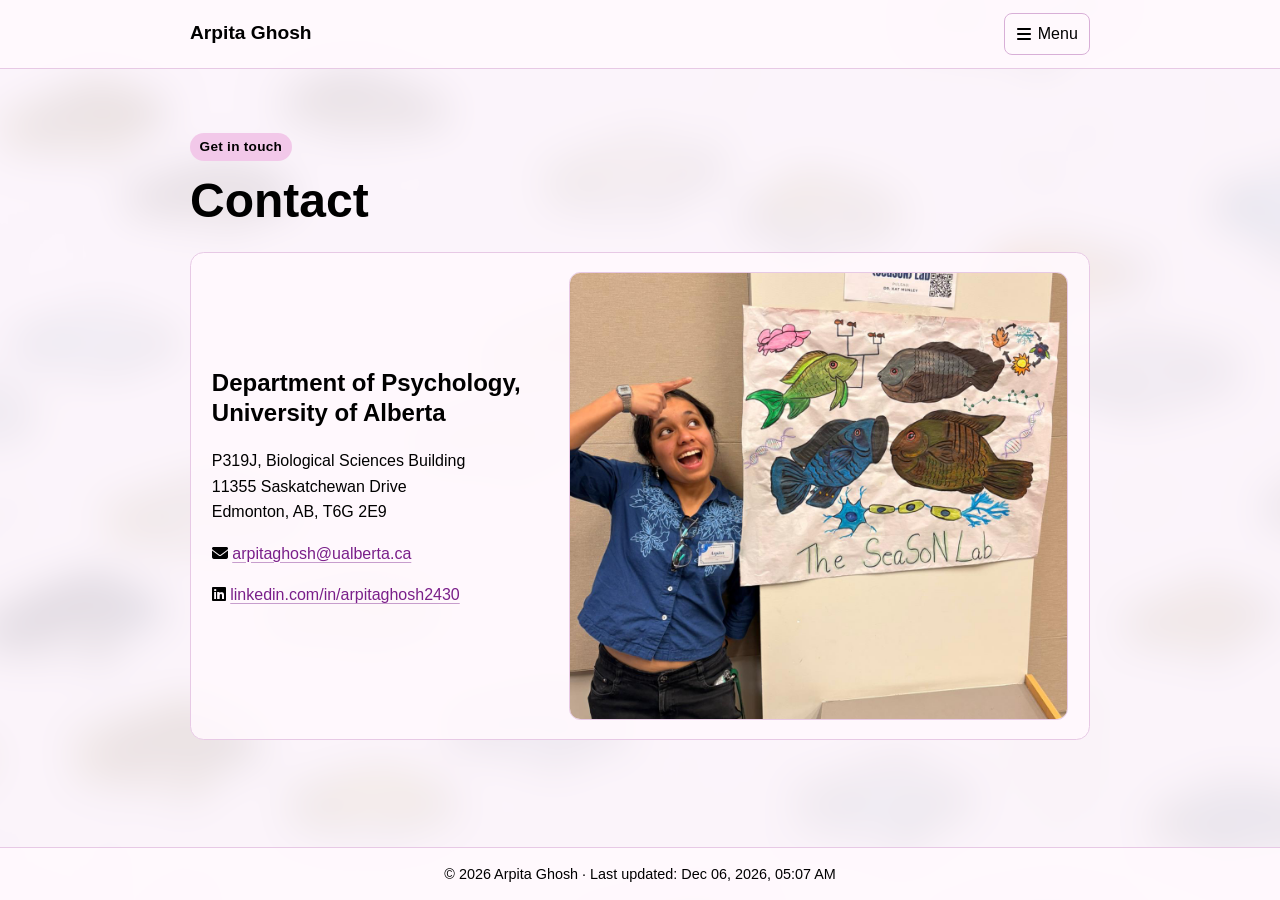
==== pages/contact.html @ 7b621996 "Populate academic website with Arpita Ghosh content" ====
<!DOCTYPE html>
<html lang="en"><head><meta charset="UTF-8"><meta name="viewport" content="width=device-width, initial-scale=1.0"><title>Contact</title><meta name="description" content="Contact Arpita Ghosh at the University of Alberta."><link rel="stylesheet" href="https://cdnjs.cloudflare.com/ajax/libs/font-awesome/6.7.2/css/all.min.css"><link rel="stylesheet" href="../site/styles.css"></head>
<body><nav class="topbar" data-site-nav></nav><header class="hero page-hero"><div class="container"><p class="tag">Get in touch</p><h1>Contact</h1></div></header><main class="container content-main"><section><div class="contact-layout"><div><h2>Department of Psychology, University of Alberta</h2><address>P319J, Biological Sciences Building<br>11355 Saskatchewan Drive<br>Edmonton, AB, T6G 2E9</address><p><i class="fa-solid fa-envelope" aria-hidden="true"></i> <a href="mailto:arpitaghosh@ualberta.ca">arpitaghosh@ualberta.ca</a></p><p><i class="fa-brands fa-linkedin" aria-hidden="true"></i> <a href="https://www.linkedin.com/in/arpitaghosh2430">linkedin.com/in/arpitaghosh2430</a></p></div><img src="../assets/images/source/contact-1.png" alt="University of Alberta location"></div></section></main><footer class="site-footer" data-site-footer></footer><script src="../site/script.js"></script></body></html>
---- site/styles.css ----
:root {
  --bg: #fbf2fb;
  --panel: rgba(255, 249, 253, 0.88);
  --text: #000000;
  --muted: #000000;
  --strong: #000000;
  --accent: #8b1e78;
  --accent-2: #5a2477;
  --link: #7a1f8a;
  --link-visited: #6b2f8f;
  --link-hover: #ad2a8e;
  --border: #e7c9e5;
  --topbar-bg: rgba(255, 249, 253, 0.92);
  --control-bg: rgba(255, 249, 253, 0.88);
  --control-border: #d8afd7;
  --control-border-hover: #b66aac;
  --menu-hover: #f4d9f0;
  --menu-shadow: rgba(77, 31, 88, 0.18);
  --code-bg: #f6dff1;
  --code-text: #000000;
  --tag-bg: #f2c8e9;
  --tag-text: #000000;
  --news-badge-bg: #ead0ee;
  --news-badge-text: #000000;
  --button-text: #fff7fc;
  --focus-ring: rgba(139, 30, 120, 0.18);
  --background-image-opacity: 0.28;
  --site-background-image: none;
}

* {
  box-sizing: border-box;
}

body {
  margin: 0;
  min-height: 100vh;
  display: flex;
  flex-direction: column;
  position: relative;
  isolation: isolate;
  overflow-x: hidden;
  font-family: "Segoe UI", Tahoma, Geneva, Verdana, sans-serif;
  background: var(--bg);
  color: var(--text);
  line-height: 1.6;
}

body::before {
  content: "";
  position: fixed;
  inset: -12vmax;
  z-index: -1;
  pointer-events: none;
  background-image: var(--site-background-image);
  background-position: center;
  background-size: cover;
  filter: blur(18px) saturate(1.08);
  opacity: var(--background-image-opacity);
  transform: translate3d(-2%, -2%, 0) scale(1.12);
  will-change: transform;
  animation: backgroundDrift 22s ease-in-out infinite alternate;
}

a {
  color: var(--link);
  text-decoration-color: color-mix(in srgb, var(--link) 42%, transparent);
  text-underline-offset: 0.16em;
}

a:visited {
  color: var(--link-visited);
}

a:hover {
  color: var(--link-hover);
  text-decoration-color: currentColor;
}

@keyframes backgroundDrift {
  0% {
    transform: translate3d(-3%, -2%, 0) scale(1.12);
  }
  35% {
    transform: translate3d(3%, -4%, 0) scale(1.16);
  }
  70% {
    transform: translate3d(-1%, 4%, 0) scale(1.14);
  }
  100% {
    transform: translate3d(4%, 2%, 0) scale(1.16);
  }
}

@media (prefers-reduced-motion: reduce) {
  body::before {
    animation: none;
  }
}

.container {
  width: min(900px, 92%);
  margin: 0 auto;
}

.topbar {
  position: relative;
  z-index: 40;
  overflow: visible;
  background: var(--topbar-bg);
  border-bottom: 1px solid var(--border);
}

.topbar-inner {
  display: flex;
  align-items: center;
  justify-content: space-between;
  gap: 1rem;
  padding: 0.8rem 0;
  overflow: visible;
}

.site-name {
  font-size: 1.2rem;
  font-weight: 800;
  color: var(--text);
  text-decoration: none;
}

.site-name:visited {
  color: var(--text);
}

.topbar-actions {
  display: flex;
  align-items: center;
  gap: 0.6rem;
  overflow: visible;
}

.menu-dropdown {
  position: relative;
  z-index: 45;
  overflow: visible;
}

.menu-button {
  display: inline-flex;
  align-items: center;
  color: var(--text);
  font: inherit;
  cursor: pointer;
}

.menu-button {
  gap: 0.45rem;
  background: var(--control-bg);
  border: 1px solid var(--control-border);
  border-radius: 0.5rem;
  padding: 0.45rem 0.7rem;
}

.menu-button:hover {
  border-color: var(--control-border-hover);
}

.menu-button[aria-expanded="true"] {
  border-color: var(--accent);
  box-shadow: 0 0 0 2px var(--focus-ring);
}

.menu-list {
  list-style: none;
  position: absolute;
  right: 0;
  top: calc(100% + 0.5rem);
  z-index: 60;
  min-width: 11rem;
  margin: 0;
  padding: 0.35rem;
  background: var(--panel);
  border: 1px solid var(--border);
  border-radius: 0.6rem;
  box-shadow: 0 12px 28px var(--menu-shadow);
  pointer-events: auto;
}

.menu-list * {
  pointer-events: auto;
}

.menu-list[hidden] {
  display: none;
}

.menu-list a {
  display: block;
  padding: 0.45rem 0.55rem;
  color: var(--link);
  text-decoration: none;
  border-radius: 0.45rem;
}

.menu-list a:hover {
  color: var(--link-hover);
  background: var(--menu-hover);
}

.hero {
  padding: 4rem 0 3rem;
}

.hero-layout {
  display: grid;
  grid-template-columns: 1fr auto;
  align-items: center;
  gap: 2rem;
}

.hero-copy {
  min-width: 0;
}

.tag {
  display: inline-block;
  margin: 0 0 0.75rem;
  background: var(--tag-bg);
  color: var(--tag-text);
  font-weight: 600;
  font-size: 0.85rem;
  letter-spacing: 0.02em;
  padding: 0.2rem 0.6rem;
  border-radius: 999px;
}

h1 {
  margin: 0;
  font-size: clamp(2rem, 5vw, 3rem);
  line-height: 1.15;
}

.subtitle {
  margin-top: 1rem;
  color: var(--muted);
  max-width: 65ch;
}

.about-contact {
  margin-top: 0.9rem;
}

.about-contact-title {
  margin: 0 0 0.25rem;
  font-weight: 600;
}

.about-contact p {
  margin: 0;
  color: var(--muted);
}

.news-section {
  margin-top: 1.4rem;
}

.news-section h2 {
  margin: 0 0 0.75rem;
  font-size: 1.15rem;
}

.news-scroll {
  max-height: 14.5rem;
  overflow-y: auto;
  padding-right: 0.35rem;
  scrollbar-width: thin;
  scrollbar-color: var(--control-border) transparent;
}

.news-scroll::-webkit-scrollbar {
  width: 7px;
}

.news-scroll::-webkit-scrollbar-thumb {
  background: var(--control-border);
  border-radius: 999px;
}

.news-scroll::-webkit-scrollbar-track {
  background: transparent;
}

.news-item + .news-item {
  margin-top: 0.95rem;
}

.news-date {
  display: inline-block;
  padding: 0.05rem 0.35rem;
  border-radius: 0.2rem;
  background: var(--news-badge-bg);
  color: var(--news-badge-text);
  font-weight: 600;
}

.news-item p {
  margin: 0;
  line-height: 1.45;
  display: grid;
  grid-template-columns: auto 1fr;
  column-gap: 0.35rem;
  align-items: start;
}

.news-text {
  display: block;
  min-width: 0;
}

.news-item p:not(.news-date) {
  color: var(--muted);
}

.news-more {
  margin: 0.75rem 0 0;
}

.news-main {
  padding-top: 1.6rem;
  padding-bottom: 4rem;
}

.news-page .news-section {
  margin-top: 0;
  background: transparent;
  border: 0;
  border-radius: 0;
  padding: 0;
}

.news-page-heading {
  display: flex;
  align-items: baseline;
  justify-content: space-between;
  gap: 0.8rem;
  margin-bottom: 0.85rem;
}

.news-page-heading h1 {
  margin: 0;
  color: var(--strong);
}

.news-count {
  margin: 0;
  color: var(--muted);
  font-size: 0.95rem;
}

.news-page .news-scroll {
  max-height: none;
  overflow: visible;
  padding-right: 0;
  padding-left: 1rem;
  position: relative;
}

.news-page .news-scroll::before {
  content: "";
  position: absolute;
  left: 0.28rem;
  top: 0.15rem;
  bottom: 0.15rem;
  width: 1px;
  background: var(--control-border-hover);
}

.news-page .news-item {
  position: relative;
}

.news-page .news-item::before {
  content: "";
  position: absolute;
  left: -0.84rem;
  top: 0.55rem;
  width: 0.5rem;
  height: 0.5rem;
  border-radius: 999px;
  background: var(--accent);
  box-shadow: 0 0 0 2px var(--bg);
}

.news-page .news-item-image,
.news-page .news-item-gif {
  display: block;
  width: min(100%, 30rem);
  height: auto;
  margin-top: 0.55rem;
  border-radius: 0.5rem;
  border: 1px solid var(--border);
}

.news-empty {
  color: var(--muted);
}

.social-links {
  display: flex;
  align-items: center;
  justify-content: center;
  gap: 1rem;
  flex-wrap: wrap;
  margin-top: 1.2rem;
}

.social-link {
  display: inline-flex;
  align-items: center;
  justify-content: center;
  font-size: 1.5rem;
  color: var(--text);
  text-decoration: none;
}

.social-link:visited {
  color: var(--text);
}

.social-link:hover {
  color: var(--text);
}

.social-link-logo {
  line-height: 0;
}

.institution-logo {
  display: block;
  width: 1.75rem;
  height: 1.75rem;
  object-fit: contain;
}

.profile-pic {
  display: block;
  width: clamp(165px, 24vw, 240px);
  aspect-ratio: 1 / 1;
  object-fit: cover;
  border-radius: 50%;
  border: 3px solid var(--panel);
  box-shadow: 0 10px 24px var(--menu-shadow);
  margin: 0;
}

.button {
  display: inline-block;
  margin-top: 1.25rem;
  padding: 0.6rem 1rem;
  border-radius: 0.5rem;
  text-decoration: none;
  background: var(--accent);
  color: var(--button-text);
  font-weight: 600;
}

.button:visited,
.button:active,
.button:focus,
.button:focus-visible {
  color: var(--button-text);
}

.button:hover {
  background: var(--accent-2);
  color: var(--button-text);
}

main {
  padding-bottom: 4rem;
}

section {
  background: var(--panel);
  border: 1px solid var(--border);
  border-radius: 0.85rem;
  padding: 1.2rem 1.3rem;
  margin-bottom: 1rem;
}

.cv-main {
  padding-top: 1.6rem;
  padding-bottom: 4rem;
}

.cv-section {
  background: transparent;
  border: 0;
  border-radius: 0;
  margin: 0;
  padding: 0.15rem 0;
}

.cv-section + .cv-section {
  margin-top: 1.45rem;
  padding-top: 1.35rem;
  border-top: 1px solid var(--border);
}

.cv-section h2 {
  margin: 0 0 0.95rem;
  font-size: clamp(2rem, 5vw, 3rem);
  line-height: 1.15;
  color: var(--strong);
}

.cv-section p {
  margin: 0;
}

.cv-section p + p {
  margin-top: 0.3rem;
}

.cv-li-entry {
  display: grid;
  grid-template-columns: 2.9rem 1fr;
  gap: 0.8rem;
  align-items: start;
  margin-top: 0;
}

.cv-li-entry-no-logo {
  grid-template-columns: 2.9rem 1fr;
}

.cv-li-entry-no-logo::before {
  content: "";
  display: block;
  width: 2.9rem;
  height: 2.9rem;
  border-radius: 0.5rem;
  background: color-mix(in srgb, var(--panel) 75%, transparent);
  border: 1px dashed var(--control-border);
}

.cv-li-entry + .cv-li-entry {
  margin-top: 1rem;
}

.cv-li-logo {
  display: block;
  width: 2.9rem;
  height: 2.9rem;
  object-fit: contain;
  border-radius: 0.5rem;
  background: color-mix(in srgb, var(--panel) 75%, transparent);
  border: 1px solid var(--border);
  padding: 0.25rem;
}

.cv-li-content p {
  margin: 0;
}

.cv-li-title {
  font-weight: 700;
  color: var(--strong);
  line-height: 1.3;
}

.cv-li-org {
  color: var(--text);
}

.cv-award-body {
  font-style: italic;
}

.cv-li-meta {
  color: var(--muted);
  font-size: 0.92rem;
  --cv-date-height: 1.35em;
  display: flex;
  align-items: center;
  gap: 0.35rem;
  flex-wrap: wrap;
}

.cv-date-badge {
  display: inline-flex;
  align-items: center;
  min-height: var(--cv-date-height);
  padding: 0 0.48rem;
  border-radius: 0.2rem;
  background: var(--news-badge-bg);
  color: var(--news-badge-text);
  font-weight: 600;
  line-height: 1.15;
}

.cv-flag {
  display: inline-block;
  width: auto;
  height: var(--cv-date-height);
  margin-left: 0;
  vertical-align: middle;
  transform: none;
  border-radius: 0.12rem;
}

.cv-li-bullets {
  margin: 0.04rem 0 0;
  padding-left: 1.1rem;
}

.cv-li-bullets li {
  color: var(--muted);
}

.cv-li-bullets li + li {
  margin-top: 0.02rem;
}

.cv-list {
  margin: 0;
  padding-left: 1.2rem;
}

.cv-list li + li {
  margin-top: 0.35rem;
}

.project-list {
  display: grid;
  gap: 1rem;
}

.project-item-link {
  text-decoration: none;
  color: inherit;
}

.project-item {
  display: grid;
  grid-template-columns: 220px 1fr;
  gap: 1rem;
  align-items: start;
  padding: 0.9rem;
  border: 1px solid var(--border);
  border-radius: 0.85rem;
  background: var(--panel);
  transition: background-color 140ms ease, border-color 140ms ease;
}

.project-item-link:hover .project-item {
  background: var(--menu-hover);
  border-color: var(--control-border-hover);
}

.project-item img {
  width: 100%;
  height: auto;
  border-radius: 0.6rem;
  border: 1px solid var(--border);
}

.project-item h2 {
  margin: 0 0 0.35rem;
}

.project-item p {
  margin: 0 0 0.5rem;
  color: var(--muted);
}

.project-detail-image {
  width: 100%;
  height: auto;
  border-radius: 0.7rem;
  border: 1px solid var(--border);
}

.project-banner-image {
  height: clamp(120px, 19vw, 185px);
  object-fit: cover;
  object-position: center;
}

.project-gallery {
  display: grid;
  gap: 0.85rem;
  grid-template-columns: repeat(auto-fit, minmax(220px, 1fr));
  margin-top: 0.8rem;
}

.project-gallery img {
  width: 100%;
  height: auto;
  border-radius: 0.65rem;
  border: 1px solid var(--border);
}

.project-note {
  color: var(--muted);
  font-style: italic;
}

.page-hero { padding-bottom: 1.5rem; }
.page-hero h1 { max-width: 24ch; }
.content-main { padding-bottom: 4rem; }
.content-main h2, .content-main h3, .content-main p { margin-top: 0; }
.content-main h2 { line-height: 1.25; }
.timeline article { position: relative; padding-left: 1.25rem; }
.timeline article::before { content: ""; position: absolute; left: 0; top: 0.55rem; width: 0.5rem; height: 0.5rem; border-radius: 50%; background: var(--accent); }
.timeline article + article { margin-top: 1.3rem; padding-top: 1.3rem; border-top: 1px solid var(--border); }
.timeline h3, .media-card h3 { margin-bottom: 0.2rem; }
.item-date { display: inline-block; margin-bottom: 0.35rem; padding: 0.05rem 0.4rem; border-radius: 0.25rem; background: var(--news-badge-bg); font-size: 0.88rem; font-weight: 700; }
.image-grid, .card-grid { display: grid; grid-template-columns: repeat(2, minmax(0, 1fr)); gap: 1rem; margin-top: 1rem; }
.image-grid { position: relative; }
.image-grid img, .media-card img { width: 100%; border-radius: 0.65rem; border: 1px solid var(--border); }
.image-grid img { height: 18rem; object-fit: cover; cursor: zoom-in; transition: transform 180ms ease, box-shadow 180ms ease; }
.image-grid img:hover { position: relative; z-index: 5; object-fit: contain; background: var(--panel); box-shadow: 0 16px 36px var(--menu-shadow); transform: scale(1.35); }
.feature-card, .contact-layout { display: grid; grid-template-columns: minmax(220px, 0.8fr) minmax(0, 1.2fr); gap: 1.5rem; align-items: center; }
.feature-card > img, .contact-layout > img { width: 100%; max-height: 28rem; object-fit: cover; border-radius: 0.7rem; border: 1px solid var(--border); }
.media-card { padding: 0.85rem; border: 1px solid var(--border); border-radius: 0.75rem; background: color-mix(in srgb, var(--panel) 88%, transparent); }
.media-card img { aspect-ratio: 1 / 1; object-fit: cover; margin-bottom: 0.75rem; }
.milestone-grid, .people-grid { display: grid; gap: 1.1rem; }
.milestone-grid article, .person-card { display: grid; grid-template-columns: 14rem minmax(0, 1fr); gap: 1.2rem; align-items: center; }
.milestone-grid article + article, .person-card + .person-card { padding-top: 1.1rem; border-top: 1px solid var(--border); }
.milestone-grid img, .person-card img { width: 100%; height: 9rem; object-fit: cover; border-radius: 0.65rem; border: 1px solid var(--border); }
.person-card img { height: 11rem; }
.contact-layout address { margin-bottom: 1rem; font-style: normal; }

.publications-page .pub-main {
  padding-top: 2.4rem;
  padding-bottom: 4rem;
}

.pub-section {
  background: transparent;
  border: 0;
  border-radius: 0;
  margin: 0;
  padding: 0;
}

.pub-heading h1 {
  margin: 0;
  font-size: clamp(2.2rem, 5vw, 3.2rem);
  line-height: 1.15;
  color: var(--strong);
}

.pub-heading hr {
  margin: 0.8rem 0 1.2rem;
  border: 0;
  border-top: 1px solid var(--border);
}

.pub-key-carousel {
  display: flex;
  align-items: center;
  gap: 0.6rem;
  margin-bottom: 1.2rem;
}

.pub-arrow {
  width: 2.1rem;
  height: 2.1rem;
  border: 0;
  border-radius: 999px;
  background: transparent;
  color: var(--link);
  cursor: pointer;
}

.pub-arrow:hover {
  color: var(--link-hover);
}

.pub-key-track-wrap {
  flex: 1;
  overflow-x: auto;
  scrollbar-width: none;
}

.pub-key-track-wrap::-webkit-scrollbar {
  display: none;
}

.pub-key-track {
  display: flex;
  gap: 0.95rem;
  padding: 0.1rem;
}

.pub-key-item {
  flex: 0 0 clamp(170px, 21vw, 240px);
  border-radius: 0.55rem;
  overflow: hidden;
  border: 1px solid var(--border);
  text-decoration: none;
  transition: transform 150ms ease, border-color 150ms ease;
}

.pub-key-item:hover {
  transform: translateY(-2px);
  border-color: var(--control-border-hover);
}

.pub-key-item img {
  display: block;
  width: 100%;
  height: auto;
  aspect-ratio: 3 / 4;
  object-fit: cover;
}

.pub-tags {
  display: flex;
  gap: 0.3rem;
  flex-wrap: wrap;
  border-top: 1px solid var(--border);
  border-bottom: 1px solid var(--border);
  padding: 0.4rem 0;
  margin-bottom: 1rem;
}

.pub-tag-btn {
  border: 0;
  background: transparent;
  color: var(--muted);
  font: inherit;
  padding: 0.32rem 0.55rem;
  border-radius: 0.3rem;
  cursor: pointer;
}

.pub-tag-btn:hover {
  background: var(--menu-hover);
  color: var(--text);
}

.pub-tag-btn.is-active {
  color: var(--strong);
  font-weight: 600;
  background: var(--menu-hover);
}

.pub-filter-row {
  display: flex;
  justify-content: space-between;
  align-items: center;
  gap: 0.75rem;
  margin-bottom: 1rem;
}

.pub-search {
  display: flex;
  align-items: center;
  flex: 1;
  max-width: 23rem;
  border: 1px solid var(--border);
  border-radius: 0.45rem;
  overflow: hidden;
  background: var(--panel);
}

.pub-search-input {
  flex: 1;
  border: 0;
  background: transparent;
  color: var(--text);
  font: inherit;
  padding: 0.5rem 0.65rem;
  min-width: 0;
}

.pub-search-input:focus {
  outline: none;
}

.pub-search-btn {
  border: 0;
  background: transparent;
  color: var(--muted);
  padding: 0.45rem 0.6rem;
  cursor: pointer;
}

.pub-search-btn:hover {
  color: var(--text);
}

.pub-reset-btn {
  border: 1px solid var(--border);
  border-radius: 0.45rem;
  padding: 0.45rem 0.8rem;
  font: inherit;
  color: var(--text);
  background: transparent;
  cursor: pointer;
}

.pub-reset-btn:hover {
  background: var(--menu-hover);
}

.pub-list {
  list-style: none;
  margin: 0;
  padding: 0;
  display: flex;
  flex-direction: column;
  gap: 1rem;
}

.pub-item {
  display: grid;
  grid-template-columns: 140px 1fr;
  gap: 0.95rem;
  border: 1px solid var(--border);
  border-radius: 0.75rem;
  padding: 0.8rem;
  background: var(--panel);
}

.pub-cover-link {
  display: block;
  border-radius: 0.55rem;
  overflow: hidden;
  border: 1px solid var(--border);
}

.pub-cover {
  display: block;
  width: 100%;
  height: auto;
  aspect-ratio: 3 / 4;
  object-fit: cover;
}

.pub-item-body {
  min-width: 0;
}

.pub-item-title {
  display: inline-block;
  color: var(--link);
  font-weight: 700;
  text-decoration: none;
  line-height: 1.35;
}

.pub-item-title:hover {
  color: var(--link-hover);
}

.pub-item-authors {
  margin: 0.32rem 0 0;
  color: var(--muted);
}

.pub-item-publisher {
  margin: 0.35rem 0 0;
  color: var(--text);
  font-style: italic;
}

.pub-citation-count {
  display: inline-flex;
  align-items: center;
  gap: 0.32rem;
  width: fit-content;
  margin-top: 0.42rem;
  color: var(--text);
  font-size: 0.9rem;
  line-height: 1.2;
}

.pub-item-links {
  display: flex;
  gap: 0.45rem;
  flex-wrap: wrap;
  margin-top: 0.55rem;
}

.pub-link-btn {
  text-decoration: none;
  border: 1px solid var(--border);
  border-radius: 0.45rem;
  padding: 0.24rem 0.55rem;
  color: var(--link);
  background: transparent;
  font-size: 0.9rem;
}

.pub-link-btn:hover {
  background: var(--menu-hover);
  color: var(--link-hover);
  border-color: var(--control-border-hover);
}

.pub-empty {
  padding: 0.8rem 0;
  color: var(--muted);
}

h2 {
  margin-top: 0;
}

pre {
  margin: 0.75rem 0 0;
  padding: 0.8rem;
  background: var(--code-bg);
  color: var(--code-text);
  border-radius: 0.5rem;
  overflow-x: auto;
}

code {
  font-family: "SFMono-Regular", Menlo, Monaco, Consolas, "Liberation Mono", "Courier New", monospace;
}

.site-footer {
  margin-top: auto;
  border-top: 1px solid var(--border);
  padding: 0.9rem 0;
  color: var(--muted);
  background: var(--topbar-bg);
}

.site-footer p {
  margin: 0;
  text-align: center;
  font-size: 0.9rem;
}

@media (max-width: 720px) {
  .topbar-inner {
    padding: 0.65rem 0;
  }

  .site-name {
    font-size: 1rem;
  }

  .topbar-actions {
    gap: 0.45rem;
  }

  .menu-button {
    padding: 0.4rem 0.6rem;
  }

  .menu-list {
    min-width: 9.5rem;
    max-width: min(88vw, 14rem);
  }

  .hero {
    padding: 2.4rem 0 2rem;
  }

  .hero-layout {
    grid-template-columns: 1fr;
    gap: 1.25rem;
  }

  .profile-pic {
    justify-self: center;
    width: clamp(150px, 46vw, 220px);
  }

  .news-section {
    margin-top: 1.1rem;
  }

  .news-scroll {
    max-height: 12.25rem;
    padding-right: 0.2rem;
  }

  .news-page-heading {
    align-items: flex-start;
    flex-direction: column;
    gap: 0.2rem;
  }

  .social-links {
    gap: 0.85rem;
  }

  .site-footer p {
    font-size: 0.82rem;
    line-height: 1.45;
  }

  .project-item {
    grid-template-columns: 1fr;
  }

  .image-grid,
  .card-grid,
  .feature-card,
  .contact-layout,
  .milestone-grid article,
  .person-card {
    grid-template-columns: 1fr;
  }

  .image-grid img {
    height: auto;
    max-height: 24rem;
  }

  .milestone-grid img,
  .person-card img {
    height: auto;
    max-height: 20rem;
  }

  .publications-page .pub-main {
    padding-top: 1.5rem;
  }

  .pub-key-carousel {
    gap: 0.35rem;
    margin-bottom: 1rem;
  }

  .pub-arrow {
    width: 1.85rem;
    height: 1.85rem;
  }

  .pub-key-item {
    flex-basis: clamp(160px, 36vw, 220px);
  }

  .pub-filter-row {
    flex-direction: column;
    align-items: stretch;
  }

  .pub-search {
    max-width: none;
  }

  .pub-item {
    grid-template-columns: 110px 1fr;
    gap: 0.75rem;
  }

  .cv-main {
    padding-top: 1.15rem;
  }

  .cv-section + .cv-section {
    margin-top: 1.2rem;
    padding-top: 1.1rem;
  }

  .cv-li-entry {
    grid-template-columns: 2.5rem 1fr;
    gap: 0.6rem;
    margin-top: 0;
  }

  .cv-li-entry-no-logo::before {
    width: 2.5rem;
    height: 2.5rem;
  }

  .cv-li-logo {
    width: 2.5rem;
    height: 2.5rem;
  }
}

@media (max-width: 420px) {
  .container {
    width: min(900px, 94%);
  }

  .pub-item {
    grid-template-columns: 1fr;
  }

  .pub-cover-link {
    max-width: 180px;
  }

  .menu-button {
    padding: 0.4rem;
  }

  .menu-button span {
    display: none;
  }
}
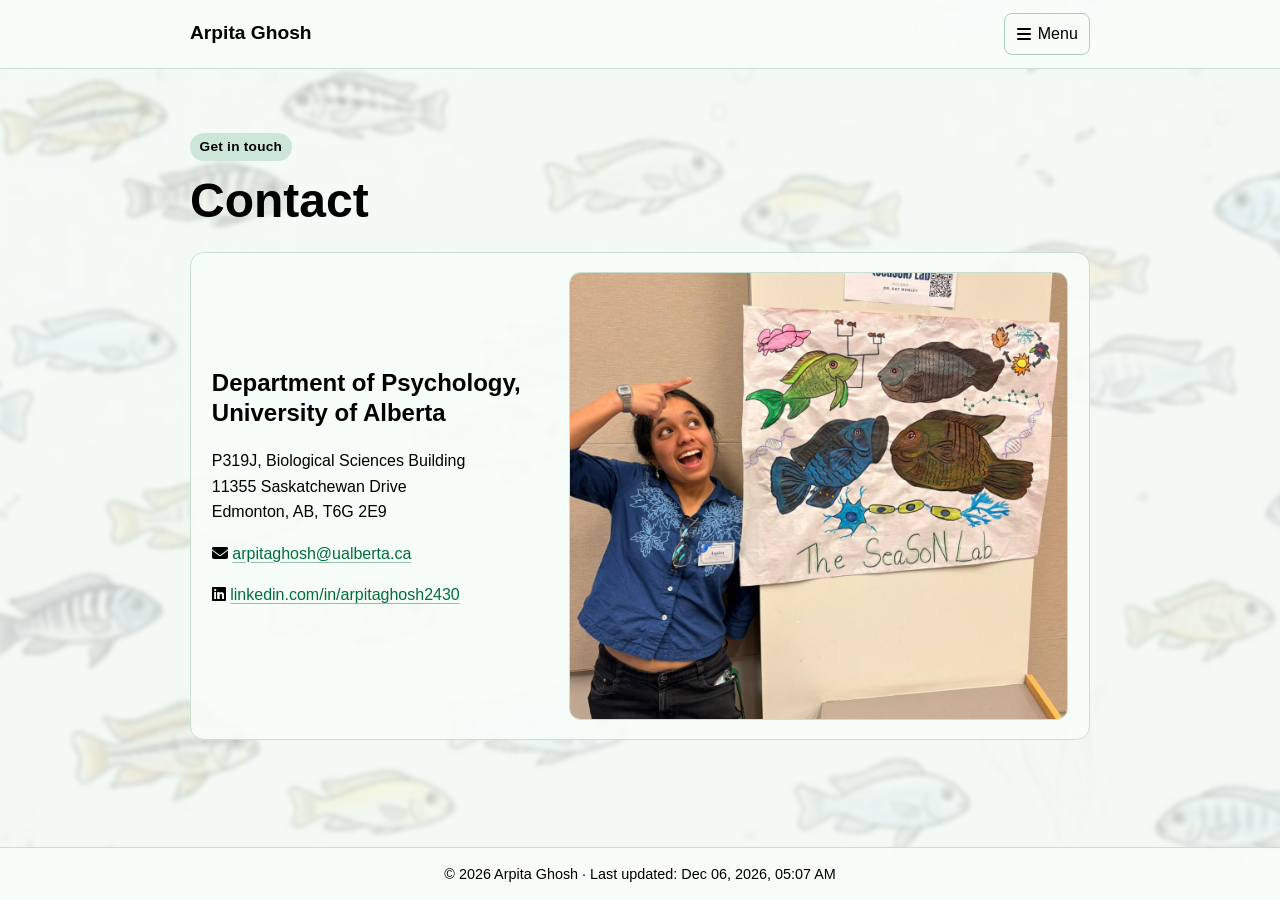
==== commit 555bad36: "Add Google Tag Manager noscript tracking to pages" ====
--- a/pages/contact.html
+++ b/pages/contact.html
@@ -1,3 +1,6 @@
 <!DOCTYPE html>
 <html lang="en"><head><meta charset="UTF-8"><meta name="viewport" content="width=device-width, initial-scale=1.0"><title>Contact</title><meta name="description" content="Contact Arpita Ghosh at the University of Alberta."><link rel="stylesheet" href="https://cdnjs.cloudflare.com/ajax/libs/font-awesome/6.7.2/css/all.min.css"><link rel="stylesheet" href="../site/styles.css"></head>
-<body><nav class="topbar" data-site-nav></nav><header class="hero page-hero"><div class="container"><p class="tag">Get in touch</p><h1>Contact</h1></div></header><main class="container content-main"><section><div class="contact-layout"><div><h2>Department of Psychology, University of Alberta</h2><address>P319J, Biological Sciences Building<br>11355 Saskatchewan Drive<br>Edmonton, AB, T6G 2E9</address><p><i class="fa-solid fa-envelope" aria-hidden="true"></i> <a href="mailto:arpitaghosh@ualberta.ca">arpitaghosh@ualberta.ca</a></p><p><i class="fa-brands fa-linkedin" aria-hidden="true"></i> <a href="https://www.linkedin.com/in/arpitaghosh2430">linkedin.com/in/arpitaghosh2430</a></p></div><img src="../assets/images/source/contact-1.png" alt="University of Alberta location"></div></section></main><footer class="site-footer" data-site-footer></footer><script src="../site/script.js"></script></body></html>
+
+  <!-- Google Tag Manager (noscript) -->
+  <noscript><iframe src="https://www.googletagmanager.com/ns.html?id=GTM-M3ZC9SSD" height="0" width="0" style="display:none;visibility:hidden"></iframe></noscript>
+  <!-- End Google Tag Manager (noscript) --><nav class="topbar" data-site-nav></nav><header class="hero page-hero"><div class="container"><p class="tag">Get in touch</p><h1>Contact</h1></div></header><main class="container content-main"><section><div class="contact-layout"><div><h2>Department of Psychology, University of Alberta</h2><address>P319J, Biological Sciences Building<br>11355 Saskatchewan Drive<br>Edmonton, AB, T6G 2E9</address><p><i class="fa-solid fa-envelope" aria-hidden="true"></i> <a href="mailto:arpitaghosh@ualberta.ca">arpitaghosh@ualberta.ca</a></p><p><i class="fa-brands fa-linkedin" aria-hidden="true"></i> <a href="https://www.linkedin.com/in/arpitaghosh2430">linkedin.com/in/arpitaghosh2430</a></p></div><img src="../assets/images/source/contact-1.png" alt="University of Alberta location"></div></section></main><footer class="site-footer" data-site-footer></footer><script src="../site/script.js"></script></body></html>
--- a/site/styles.css
+++ b/site/styles.css
@@ -1,29 +1,29 @@
 :root {
-  --bg: #fbf2fb;
-  --panel: rgba(255, 249, 253, 0.88);
+  --bg: #f1f8f4;
+  --panel: rgba(248, 253, 250, 0.9);
   --text: #000000;
   --muted: #000000;
   --strong: #000000;
-  --accent: #8b1e78;
-  --accent-2: #5a2477;
-  --link: #7a1f8a;
-  --link-visited: #6b2f8f;
-  --link-hover: #ad2a8e;
-  --border: #e7c9e5;
-  --topbar-bg: rgba(255, 249, 253, 0.92);
-  --control-bg: rgba(255, 249, 253, 0.88);
-  --control-border: #d8afd7;
-  --control-border-hover: #b66aac;
-  --menu-hover: #f4d9f0;
-  --menu-shadow: rgba(77, 31, 88, 0.18);
-  --code-bg: #f6dff1;
+  --accent: #007c41;
+  --accent-2: #005c30;
+  --link: #006f3a;
+  --link-visited: #005b36;
+  --link-hover: #009b52;
+  --border: #c7dfd1;
+  --topbar-bg: rgba(248, 253, 250, 0.94);
+  --control-bg: rgba(248, 253, 250, 0.9);
+  --control-border: #a9cfba;
+  --control-border-hover: #58a57d;
+  --menu-hover: #dcefe4;
+  --menu-shadow: rgba(0, 83, 44, 0.18);
+  --code-bg: #dff1e7;
   --code-text: #000000;
-  --tag-bg: #f2c8e9;
+  --tag-bg: #cce7d8;
   --tag-text: #000000;
-  --news-badge-bg: #ead0ee;
+  --news-badge-bg: #d2e9dc;
   --news-badge-text: #000000;
-  --button-text: #fff7fc;
-  --focus-ring: rgba(139, 30, 120, 0.18);
+  --button-text: #ffffff;
+  --focus-ring: rgba(0, 124, 65, 0.2);
   --background-image-opacity: 0.28;
   --site-background-image: none;
 }
@@ -55,7 +55,7 @@
   background-image: var(--site-background-image);
   background-position: center;
   background-size: cover;
-  filter: blur(18px) saturate(1.08);
+  filter: blur(2px) saturate(1.08);
   opacity: var(--background-image-opacity);
   transform: translate3d(-2%, -2%, 0) scale(1.12);
   will-change: transform;
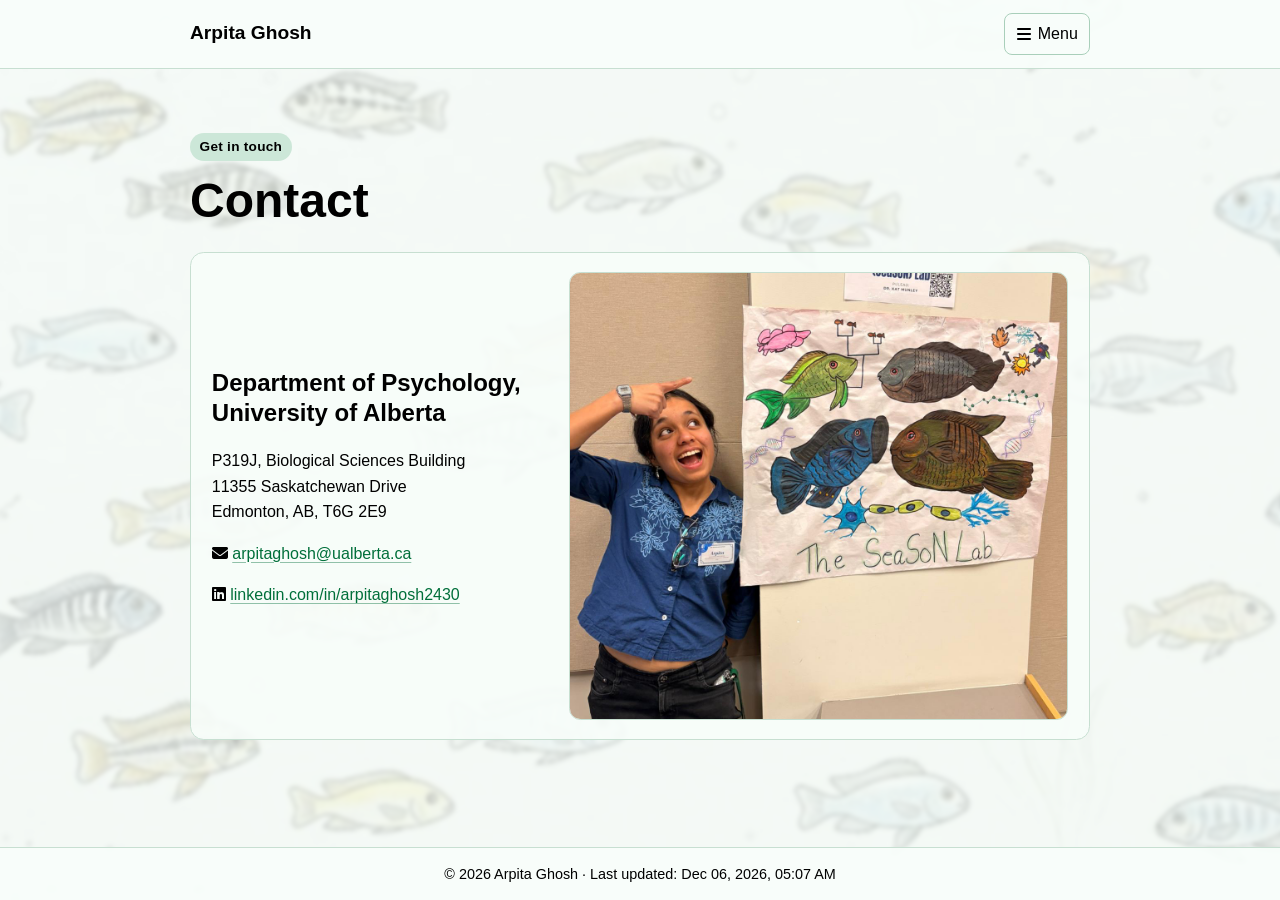
==== commit d3c464ad: "Add page-specific body classes for styling" ====
--- a/pages/contact.html
+++ b/pages/contact.html
@@ -1,5 +1,6 @@
 <!DOCTYPE html>
 <html lang="en"><head><meta charset="UTF-8"><meta name="viewport" content="width=device-width, initial-scale=1.0"><title>Contact</title><meta name="description" content="Contact Arpita Ghosh at the University of Alberta."><link rel="stylesheet" href="https://cdnjs.cloudflare.com/ajax/libs/font-awesome/6.7.2/css/all.min.css"><link rel="stylesheet" href="../site/styles.css"></head>
+<body>
 
   <!-- Google Tag Manager (noscript) -->
   <noscript><iframe src="https://www.googletagmanager.com/ns.html?id=GTM-M3ZC9SSD" height="0" width="0" style="display:none;visibility:hidden"></iframe></noscript>
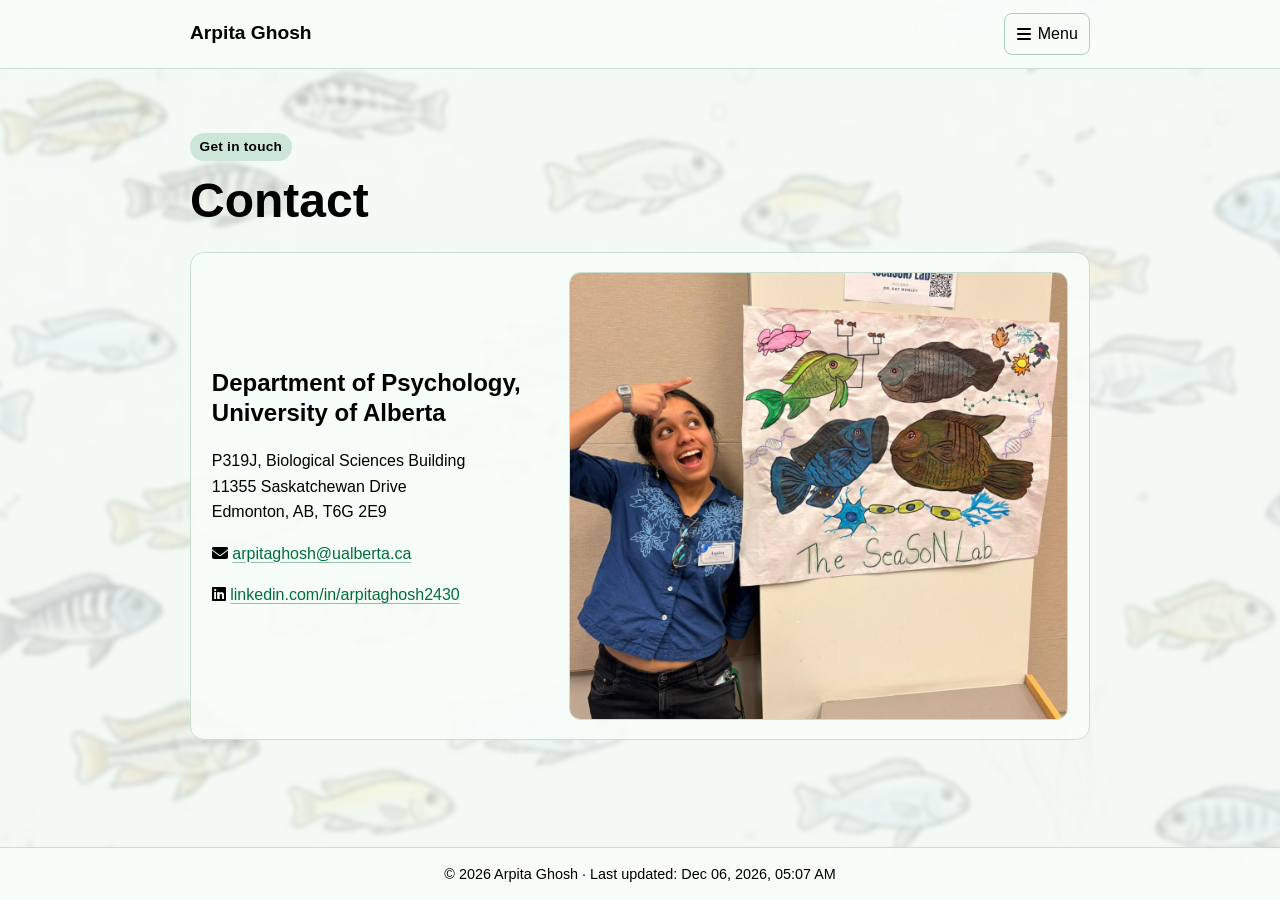
==== commit fb8fc0a8: "Add Google Tag Manager tracking to site pages" ====
--- a/pages/contact.html
+++ b/pages/contact.html
@@ -1,5 +1,12 @@
 <!DOCTYPE html>
-<html lang="en"><head><meta charset="UTF-8"><meta name="viewport" content="width=device-width, initial-scale=1.0"><title>Contact</title><meta name="description" content="Contact Arpita Ghosh at the University of Alberta."><link rel="stylesheet" href="https://cdnjs.cloudflare.com/ajax/libs/font-awesome/6.7.2/css/all.min.css"><link rel="stylesheet" href="../site/styles.css"></head>
+<html lang="en"><head><meta charset="UTF-8"><meta name="viewport" content="width=device-width, initial-scale=1.0"><title>Contact</title><meta name="description" content="Contact Arpita Ghosh at the University of Alberta."><link rel="stylesheet" href="https://cdnjs.cloudflare.com/ajax/libs/font-awesome/6.7.2/css/all.min.css"><link rel="stylesheet" href="../site/styles.css"><!-- Google Tag Manager -->
+<script>(function(w,d,s,l,i){w[l]=w[l]||[];w[l].push({'gtm.start':
+new Date().getTime(),event:'gtm.js'});var f=d.getElementsByTagName(s)[0],
+j=d.createElement(s),dl=l!='dataLayer'?'&l='+l:'';j.async=true;j.src=
+'https://www.googletagmanager.com/gtm.js?id='+i+dl;f.parentNode.insertBefore(j,f);
+})(window,document,'script','dataLayer','GTM-M3ZC9SSD');</script>
+<!-- End Google Tag Manager -->
+</head>
 <body>
 
   <!-- Google Tag Manager (noscript) -->
